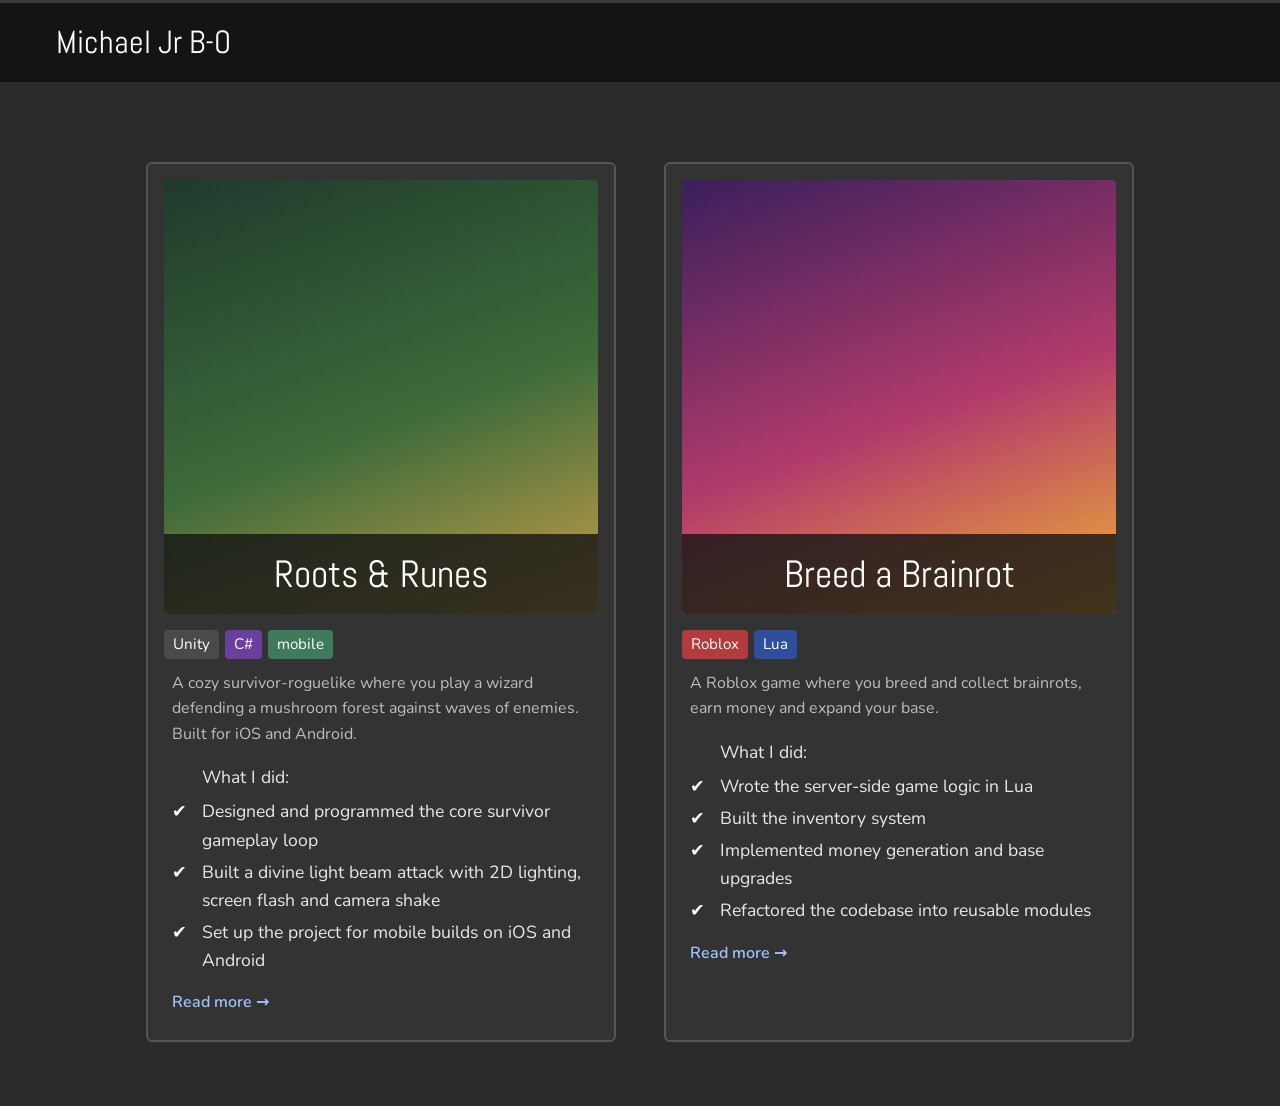
==== index.html @ bf177918 "Add files via upload" ====
<!doctype html>
<html lang="en">
<head>
<meta charset="utf-8">
<meta name="viewport" content="width=device-width, initial-scale=1">
<title>Michael Jr B-O</title>
<meta name="description" content="Game developer – portfolio of my game projects.">
<link rel="preconnect" href="https://fonts.googleapis.com">
<link rel="preconnect" href="https://fonts.gstatic.com" crossorigin>
<link href="https://fonts.googleapis.com/css2?family=Abel&family=Nunito:wght@400;600&display=swap" rel="stylesheet">
<link rel="stylesheet" href="style.css">
</head>
<body>

<header>
  <nav>
    <a class="logo" href="index.html">Michael Jr B-O</a>
  </nav>
</header>

<main class="home">
  <div class="grid">

    <!-- ===== Game 1 ===== -->
    <a class="card" href="roots-and-runes.html">
      <!-- Put a screenshot in images/ with this name and it replaces the gradient -->
      <div class="card-image"
           style="background-image: url('images/roots-and-runes.png'), linear-gradient(160deg, #1f3a2c, #3d6b3a 55%, #c9a04a);">
        <div class="card-title">Roots &amp; Runes</div>
      </div>
      <div class="tags">
        <span class="tag unity">Unity</span>
        <span class="tag csharp">C#</span>
        <span class="tag mobile">mobile</span>
      </div>
      <div class="card-body">
        <p class="desc">A cozy survivor-roguelike where you play a wizard defending a mushroom forest against waves of enemies. Built for iOS and Android.</p>
        <p class="list-title">What I did:</p>
        <ul class="checks">
          <li>Designed and programmed the core survivor gameplay loop</li>
          <li>Built a divine light beam attack with 2D lighting, screen flash and camera shake</li>
          <li>Set up the project for mobile builds on iOS and Android</li>
        </ul>
        <p class="read-more">Read more →</p>
      </div>
    </a>

    <!-- ===== Game 2 ===== -->
    <a class="card" href="breed-a-brainrot.html">
      <div class="card-image"
           style="background-image: url('images/breed-a-brainrot.png'), linear-gradient(160deg, #3a1f5c, #b23b6b 55%, #f2b134);">
        <div class="card-title">Breed a Brainrot</div>
      </div>
      <div class="tags">
        <span class="tag roblox">Roblox</span>
        <span class="tag lua">Lua</span>
      </div>
      <div class="card-body">
        <p class="desc">A Roblox game where you breed and collect brainrots, earn money and expand your base.</p>
        <p class="list-title">What I did:</p>
        <ul class="checks">
          <li>Wrote the server-side game logic in Lua</li>
          <li>Built the inventory system</li>
          <li>Implemented money generation and base upgrades</li>
          <li>Refactored the codebase into reusable modules</li>
        </ul>
        <p class="read-more">Read more →</p>
      </div>
    </a>

  </div>
</main>

</body>
</html>
---- style.css ----
:root {
  --bg: #2b2b2b;
  --bar: #141414;
  --box: #333;
  --border: #555;
  --border-hover: #9ec5ff;
  --text: #e8e8e8;
  --muted: #bdbdbd;
}
* { box-sizing: border-box; margin: 0; padding: 0; }
body {
  background: var(--bg);
  color: var(--text);
  font-family: "Nunito", system-ui, sans-serif;
  line-height: 1.6;
}
a { color: var(--border-hover); }

/* ---------- Nav bar ---------- */
header {
  position: sticky; top: 0; z-index: 10;
  background: var(--bar);
  border-top: 3px solid #3a3a3a;
}
nav {
  max-width: 1200px; margin: 0 auto;
  padding: 14px 16px;
  display: flex; align-items: center; gap: 32px;
}
.logo {
  font-family: "Abel", sans-serif;
  font-size: 2rem;
  color: #fff;
  text-decoration: none;
  white-space: nowrap;
}

/* ---------- Tags ---------- */
.tags { display: flex; gap: 6px; flex-wrap: wrap; }
.tag { padding: 2px 9px; border-radius: 4px; font-size: .95rem; color: #fff; }
.tag.unity  { background: #4a4a4a; }
.tag.csharp { background: #6a3fa0; }
.tag.mobile { background: #3f7a5a; }
.tag.roblox { background: #b23b3b; }
.tag.lua    { background: #2f4f9e; }

/* ---------- Checkmark lists ---------- */
.checks { list-style: none; font-size: 1.1rem; }
.checks li { position: relative; padding-left: 30px; margin-bottom: 4px; }
.checks li::before { content: "✔"; position: absolute; left: 0; top: 0; color: #fff; }

/* ---------- Front page: game boxes ---------- */
.home {
  max-width: 1200px; margin: 0 auto;
  padding: 80px 16px 64px;
}
.grid {
  display: grid;
  grid-template-columns: repeat(auto-fit, minmax(300px, 470px));
  justify-content: center;
  gap: 48px;
}
.card {
  display: block;
  padding: 16px 16px 24px;
  background: var(--box);
  border: 2px solid var(--border);
  border-radius: 6px;
  color: inherit;
  text-decoration: none;
  transition: border-color .2s, transform .2s;
}
.card:hover, .card:focus-visible { border-color: var(--border-hover); transform: translateY(-4px); outline: none; }
.card-image {
  position: relative;
  aspect-ratio: 1 / 1;
  border-radius: 4px;
  overflow: hidden;
  background-size: cover;
  background-position: center;
}
.card-title {
  position: absolute; left: 0; right: 0; bottom: 0;
  padding: 18px 12px;
  background: rgba(20, 20, 20, .8);
  font-family: "Abel", sans-serif;
  font-size: 2.4rem;
  line-height: 1.15;
  text-align: center;
  color: #fff;
}
.card .tags { margin: 16px 0 12px; }
.card-body { padding: 0 8px; }
.card .desc { color: var(--muted); margin-bottom: 16px; }
.list-title { font-size: 1.1rem; margin: 0 0 6px 30px; }
.read-more { margin-top: 16px; color: var(--border-hover); font-weight: 600; }

/* ---------- Project pages ---------- */
.project {
  max-width: 860px; margin: 0 auto;
  padding: 40px 16px 80px;
}
.back { display: inline-block; margin-bottom: 24px; text-decoration: none; }
.back:hover { text-decoration: underline; }
.hero {
  position: relative;
  aspect-ratio: 16 / 7;
  border: 2px solid var(--border);
  border-radius: 6px;
  background-size: cover;
  background-position: center;
  overflow: hidden;
}
.hero h1 {
  position: absolute; left: 0; right: 0; bottom: 0;
  padding: 16px;
  background: rgba(20, 20, 20, .8);
  font-family: "Abel", sans-serif;
  font-weight: 400;
  font-size: 3rem;
  text-align: center;
}
.project .tags { margin: 16px 0 32px; }
.project section { margin-bottom: 48px; }
.project h2 {
  font-family: "Abel", sans-serif;
  font-weight: 400;
  font-size: 2rem;
  border-bottom: 1px solid var(--border);
  padding-bottom: 6px;
  margin-bottom: 16px;
}
.project p { margin-bottom: 12px; }
.video {
  aspect-ratio: 16 / 9;
  background: #1c1c1c;
  border: 2px dashed var(--border);
  border-radius: 6px;
  display: grid; place-items: center;
  color: var(--muted);
}
.video video, .video iframe { width: 100%; height: 100%; border: 0; border-radius: 4px; }

/* One design decision / change */
.entry {
  background: var(--box);
  border: 2px solid var(--border);
  border-radius: 6px;
  padding: 20px 24px;
  margin-bottom: 20px;
}
.entry h3 { font-size: 1.3rem; margin-bottom: 10px; }
.entry dt { font-weight: 600; color: #fff; margin-top: 10px; }
.entry dd { color: var(--muted); }

/* Text you still need to write — remove the class when done */
.todo {
  border: 1px dashed #c9a04a;
  background: rgba(201, 160, 74, .08);
  color: #e6c98a !important;
  padding: 6px 10px;
  border-radius: 4px;
  font-style: italic;
}

footer { text-align: center; color: var(--muted); padding: 32px 16px; font-size: .9rem; }

@media (max-width: 600px) {
  .logo { font-size: 1.6rem; }
  .home { padding-top: 40px; }
  .card-title { font-size: 2rem; }
  .hero { aspect-ratio: 4 / 3; }
  .hero h1 { font-size: 2.2rem; }
  .entry { padding: 16px; }
}
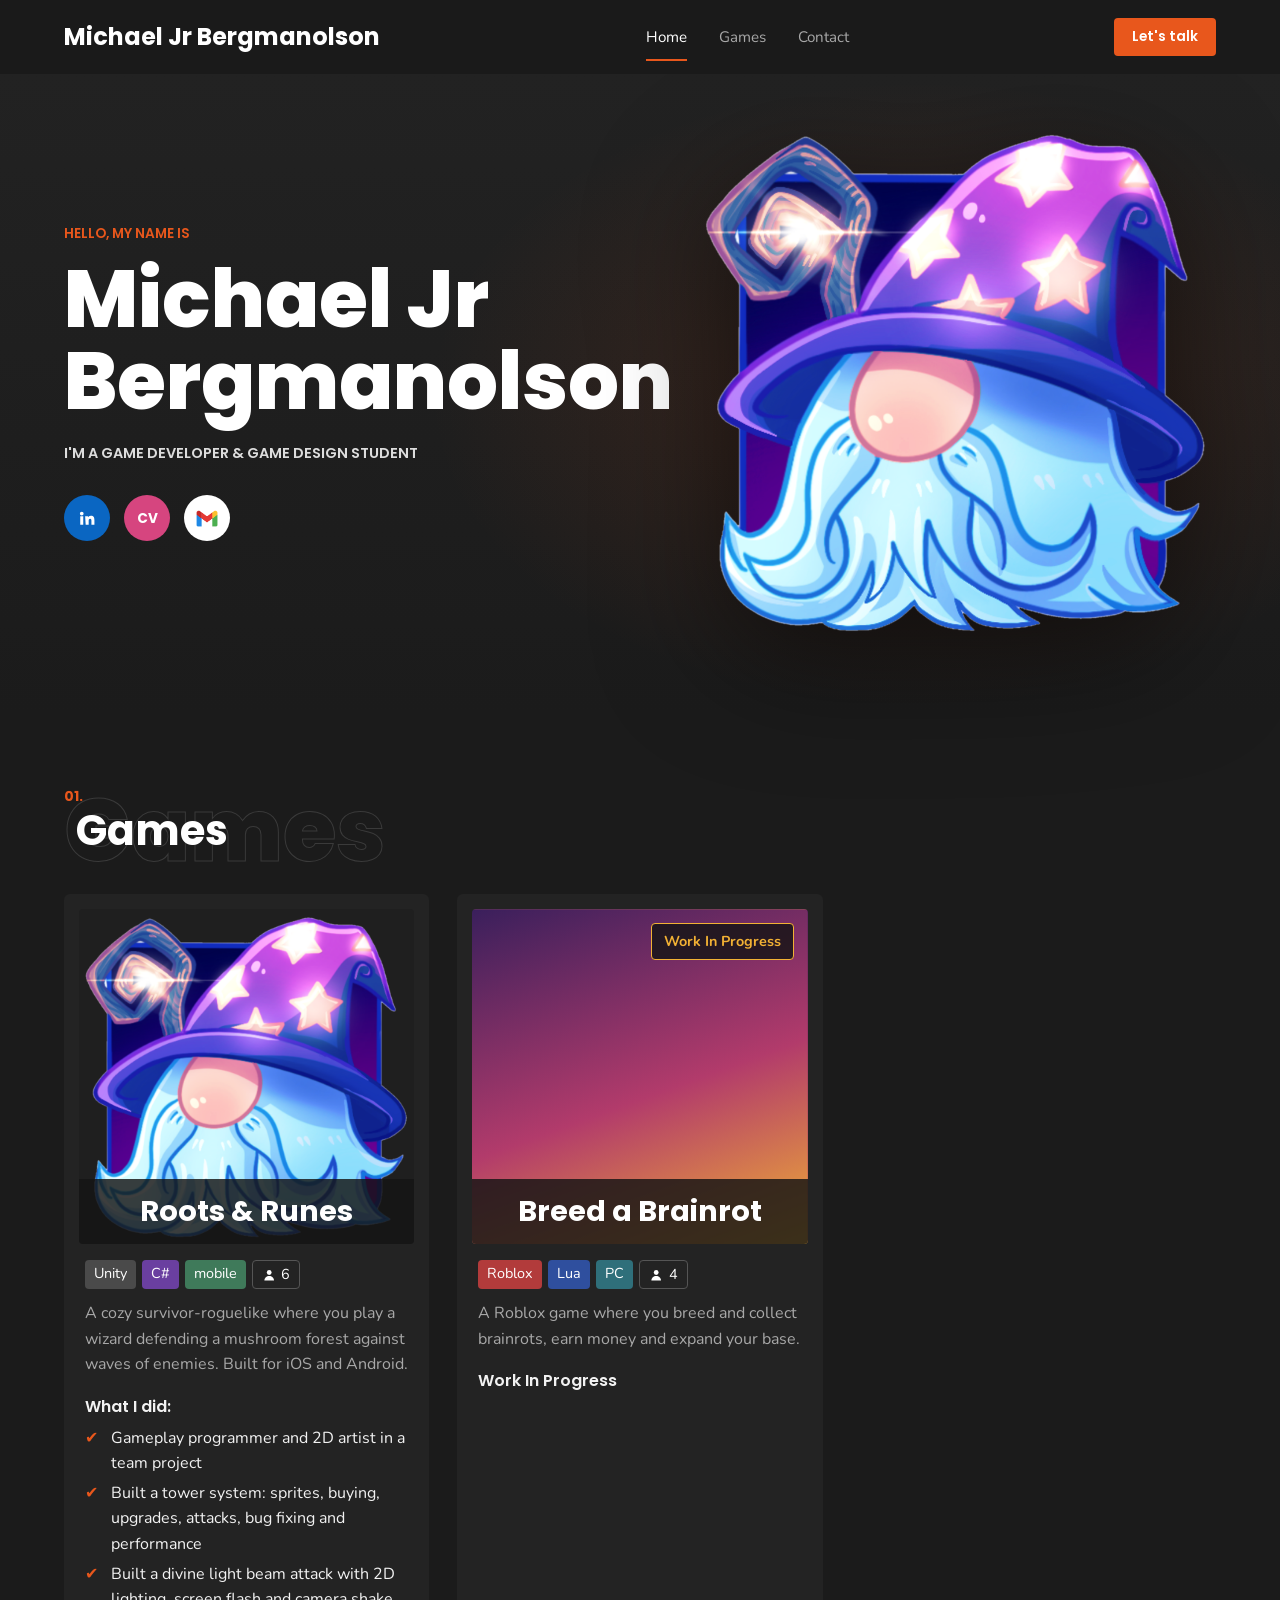
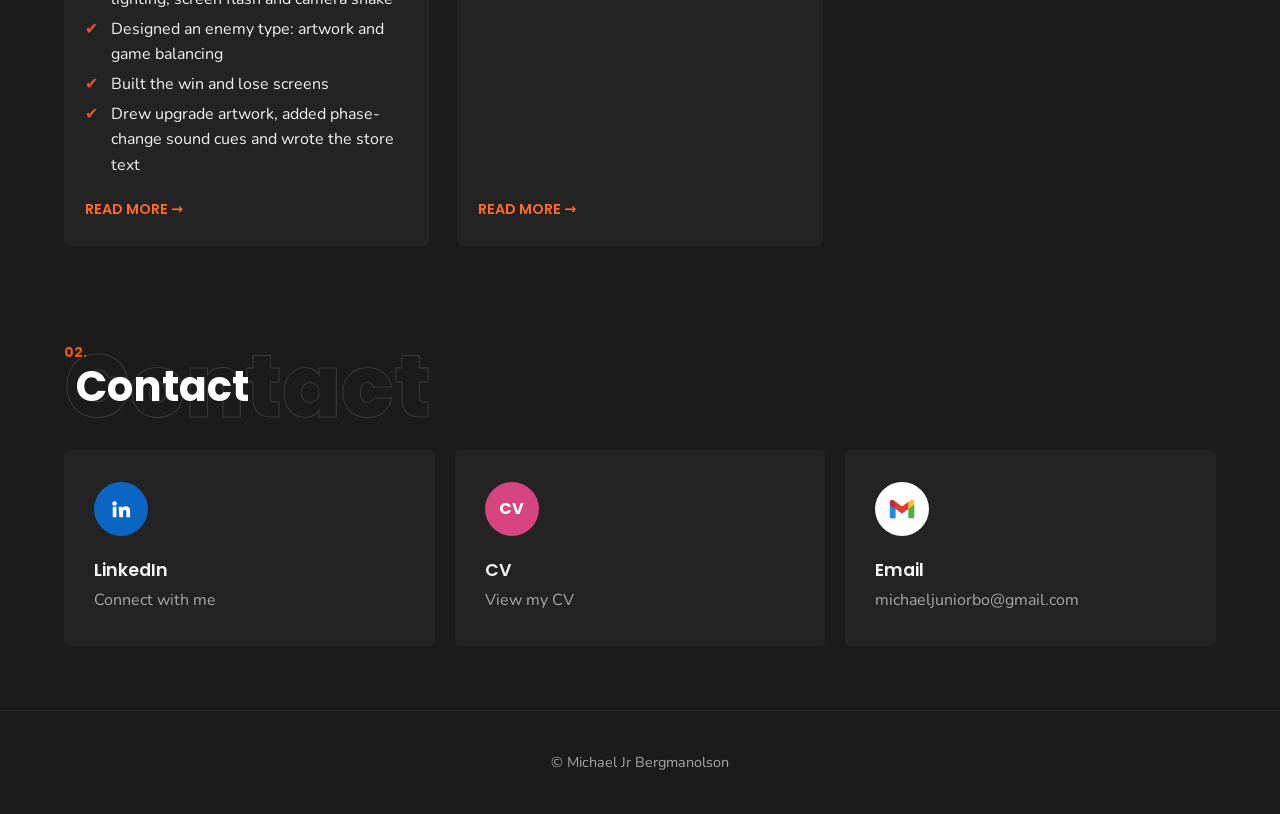
==== commit 2cce3ef4: "Add files via upload" ====
--- a/index.html
+++ b/index.html
@@ -3,43 +3,73 @@
 <head>
 <meta charset="utf-8">
 <meta name="viewport" content="width=device-width, initial-scale=1">
-<title>Michael Jr B-O</title>
+<title>Michael Jr Bergmanolson</title>
 <meta name="description" content="Game developer – portfolio of my game projects.">
 <link rel="preconnect" href="https://fonts.googleapis.com">
 <link rel="preconnect" href="https://fonts.gstatic.com" crossorigin>
-<link href="https://fonts.googleapis.com/css2?family=Abel&family=Nunito:wght@400;600&display=swap" rel="stylesheet">
+<link href="https://fonts.googleapis.com/css2?family=Poppins:wght@500;600;700;800&family=Nunito:wght@400;600;700&display=swap" rel="stylesheet">
 <link rel="stylesheet" href="style.css">
 </head>
 <body>
 
 <header>
   <nav>
-    <a class="logo" href="index.html">Michael Jr B-O</a>
+    <a class="logo" href="index.html">Michael Jr Bergmanolson</a>
+    <div class="menu">
+      <a class="active" href="index.html">Home</a>
+      <a href="#games">Games</a>
+      <a href="#contact">Contact</a>
+    </div>
+    <a class="cta" href="#contact">Let's talk</a>
   </nav>
 </header>
 
+<section class="hero-home">
+  <div class="hero-text">
+    <p class="kicker">Hello, my name is</p>
+    <h1>Michael Jr<br>Bergmanolson</h1>
+    <p class="role">I'm a game developer &amp; game design student</p>
+    <div class="socials">
+      <a class="social linkedin" href="https://www.linkedin.com/in/" target="_blank" rel="noopener" aria-label="LinkedIn" title="LinkedIn"><svg viewBox="0 0 24 24" aria-hidden="true"><path d="M4.98 3.5a2.5 2.5 0 1 1 0 5 2.5 2.5 0 0 1 0-5zM3 9.5h4V21H3zM9.5 9.5h3.8v1.6h.05c.53-1 1.83-2.05 3.77-2.05 4.03 0 4.78 2.65 4.78 6.1V21h-4v-5.1c0-1.22-.02-2.8-1.7-2.8-1.71 0-1.97 1.33-1.97 2.7V21h-4z"/></svg></a>
+      <a class="social cv" href="cv.html" aria-label="CV" title="CV">CV</a>
+      <a class="social gmail" href="mailto:michaeljuniorbo@gmail.com" aria-label="Email" title="michaeljuniorbo@gmail.com"><img src="images/gmail.png" alt=""></a>
+    </div>
+  </div>
+  <!-- Swap this for a photo of yourself if you want: images/me.png -->
+  <div class="hero-art" style="background-image: url('images/roots-and-runes-icon.png');" role="img" aria-label="Wizard artwork from Roots &amp; Runes"></div>
+</section>
+
 <main class="home">
+  <section id="games" class="block">
+    <div class="block-head">
+      <p class="num">01.</p>
+      <h2 data-ghost="Games">Games</h2>
+    </div>
   <div class="grid">
 
     <!-- ===== Game 1 ===== -->
     <a class="card" href="roots-and-runes.html">
       <!-- Put a screenshot in images/ with this name and it replaces the gradient -->
       <div class="card-image"
-           style="background-image: url('images/roots-and-runes.png'), linear-gradient(160deg, #1f3a2c, #3d6b3a 55%, #c9a04a);">
+           style="background-image: url('images/roots-and-runes-icon.png');">
         <div class="card-title">Roots &amp; Runes</div>
       </div>
       <div class="tags">
         <span class="tag unity">Unity</span>
         <span class="tag csharp">C#</span>
         <span class="tag mobile">mobile</span>
+        <span class="tag team" title="Team of 6 people" aria-label="Team of 6 people"><svg viewBox="0 0 24 24" aria-hidden="true"><circle cx="12" cy="7.5" r="4"/><path d="M4 21c0-4.4 3.6-7.5 8-7.5s8 3.1 8 7.5z"/></svg>6</span>
       </div>
       <div class="card-body">
         <p class="desc">A cozy survivor-roguelike where you play a wizard defending a mushroom forest against waves of enemies. Built for iOS and Android.</p>
         <p class="list-title">What I did:</p>
         <ul class="checks">
-          <li>Designed and programmed the core survivor gameplay loop</li>
+          <li>Gameplay programmer and 2D artist in a team project</li>
+          <li>Built a tower system: sprites, buying, upgrades, attacks, bug fixing and performance</li>
           <li>Built a divine light beam attack with 2D lighting, screen flash and camera shake</li>
-          <li>Set up the project for mobile builds on iOS and Android</li>
+          <li>Designed an enemy type: artwork and game balancing</li>
+          <li>Built the win and lose screens</li>
+          <li>Drew upgrade artwork, added phase-change sound cues and wrote the store text</li>
         </ul>
         <p class="read-more">Read more →</p>
       </div>
@@ -49,27 +79,51 @@
     <a class="card" href="breed-a-brainrot.html">
       <div class="card-image"
            style="background-image: url('images/breed-a-brainrot.png'), linear-gradient(160deg, #3a1f5c, #b23b6b 55%, #f2b134);">
+        <div class="wip-badge">Work In Progress</div>
         <div class="card-title">Breed a Brainrot</div>
       </div>
       <div class="tags">
         <span class="tag roblox">Roblox</span>
         <span class="tag lua">Lua</span>
+        <span class="tag pc">PC</span>
+        <span class="tag team" title="Team of 4 people" aria-label="Team of 4 people"><svg viewBox="0 0 24 24" aria-hidden="true"><circle cx="12" cy="7.5" r="4"/><path d="M4 21c0-4.4 3.6-7.5 8-7.5s8 3.1 8 7.5z"/></svg>4</span>
       </div>
       <div class="card-body">
         <p class="desc">A Roblox game where you breed and collect brainrots, earn money and expand your base.</p>
-        <p class="list-title">What I did:</p>
-        <ul class="checks">
-          <li>Wrote the server-side game logic in Lua</li>
-          <li>Built the inventory system</li>
-          <li>Implemented money generation and base upgrades</li>
-          <li>Refactored the codebase into reusable modules</li>
-        </ul>
+        <p class="list-title">Work In Progress</p>
         <p class="read-more">Read more →</p>
       </div>
     </a>
 
   </div>
+  </section>
+
+  <section id="contact" class="block">
+    <div class="block-head">
+      <p class="num">02.</p>
+      <h2 data-ghost="Contact">Contact</h2>
+    </div>
+    <div class="contact-grid">
+      <a class="contact-card li" href="https://www.linkedin.com/in/" target="_blank" rel="noopener">
+        <span class="social linkedin"><svg viewBox="0 0 24 24" aria-hidden="true"><path d="M4.98 3.5a2.5 2.5 0 1 1 0 5 2.5 2.5 0 0 1 0-5zM3 9.5h4V21H3zM9.5 9.5h3.8v1.6h.05c.53-1 1.83-2.05 3.77-2.05 4.03 0 4.78 2.65 4.78 6.1V21h-4v-5.1c0-1.22-.02-2.8-1.7-2.8-1.71 0-1.97 1.33-1.97 2.7V21h-4z"/></svg></span>
+        <h3>LinkedIn</h3>
+        <p>Connect with me</p>
+      </a>
+      <a class="contact-card cv" href="cv.html">
+        <span class="social cv">CV</span>
+        <h3>CV</h3>
+        <p>View my CV</p>
+      </a>
+      <a class="contact-card gm" href="mailto:michaeljuniorbo@gmail.com">
+        <span class="social gmail"><img src="images/gmail.png" alt=""></span>
+        <h3>Email</h3>
+        <p>michaeljuniorbo@gmail.com</p>
+      </a>
+    </div>
+  </section>
 </main>
+
+<footer>© Michael Jr Bergmanolson</footer>
 
 </body>
 </html>
--- a/style.css
+++ b/style.css
@@ -1,111 +1,294 @@
+/* Dark personal-portfolio look: near-black ground, one orange accent,
+   heavy Poppins headings, numbered sections with big ghost words. */
 :root {
-  --bg: #2b2b2b;
-  --bar: #141414;
-  --box: #333;
-  --border: #555;
-  --border-hover: #9ec5ff;
-  --text: #e8e8e8;
-  --muted: #bdbdbd;
-}
-* { box-sizing: border-box; margin: 0; padding: 0; }
+  --bg: #1b1b1b;
+  --bar: #1b1b1b;
+  --box: #232323;
+  --box-2: #2a2a2a;
+  --border: #333;
+  --accent: #e8571c;
+  --accent-2: #ff6a2b;
+  --text: #f2f2f2;
+  --muted: #a8a8a8;
+  --head: "Poppins", system-ui, sans-serif;
+}
+* { box-sizing: border-box; margin: 0; padding: 0; min-width: 0; }
+html { overflow-x: clip; scroll-behavior: smooth; scroll-padding-top: 80px; }
 body {
   background: var(--bg);
   color: var(--text);
   font-family: "Nunito", system-ui, sans-serif;
   line-height: 1.6;
-}
-a { color: var(--border-hover); }
+  overflow-x: clip;
+}
+a { color: var(--accent-2); }
 
 /* ---------- Nav bar ---------- */
 header {
   position: sticky; top: 0; z-index: 10;
-  background: var(--bar);
-  border-top: 3px solid #3a3a3a;
+  background: rgba(27, 27, 27, .92);
+  backdrop-filter: blur(8px);
 }
 nav {
   max-width: 1200px; margin: 0 auto;
-  padding: 14px 16px;
+  padding: 18px 24px;
   display: flex; align-items: center; gap: 32px;
 }
 .logo {
-  font-family: "Abel", sans-serif;
-  font-size: 2rem;
+  font-family: var(--head);
+  font-weight: 700;
+  font-size: 1.5rem;
   color: #fff;
   text-decoration: none;
   white-space: nowrap;
+}
+.menu { display: flex; gap: 32px; margin: 0 auto; }
+.menu a {
+  position: relative;
+  color: var(--muted);
+  text-decoration: none;
+  font-size: .95rem;
+  padding: 6px 0;
+  transition: color .2s;
+}
+.menu a:hover, .menu a.active { color: #fff; }
+.menu a.active::after {
+  content: ""; position: absolute; left: 0; right: 0; bottom: -6px;
+  height: 2px; background: var(--accent);
+}
+.cta {
+  padding: 8px 18px;
+  background: var(--accent);
+  border-radius: 4px;
+  color: #fff;
+  text-decoration: none;
+  font-family: var(--head);
+  font-weight: 600;
+  font-size: .85rem;
+  white-space: nowrap;
+  transition: background .2s;
+}
+.cta:hover, .cta:focus-visible { background: var(--accent-2); outline: none; }
+
+/* ---------- Hero ---------- */
+.hero-home {
+  position: relative;
+  max-width: 1200px; margin: 0 auto;
+  min-height: min(640px, 82vh);
+  padding: 40px 24px 64px;
+  display: grid;
+  grid-template-columns: minmax(0, 1.1fr) minmax(0, 1fr);
+  align-items: center;
+  gap: 24px;
+}
+.hero-home::before {
+  content: ""; position: absolute; top: 0; bottom: 0; left: 50%; width: 100vw; transform: translateX(-50%);
+  background: radial-gradient(ellipse 55% 70% at 72% 50%, rgba(232, 87, 28, .16), transparent 70%),
+              linear-gradient(180deg, #222 0%, var(--bg) 100%);
+  z-index: -1;
+}
+.kicker {
+  color: var(--accent);
+  font-family: var(--head);
+  font-weight: 600;
+  font-size: .85rem;
+  text-transform: uppercase;
+  margin-bottom: 14px;
+}
+.hero-text h1 {
+  font-family: var(--head);
+  font-weight: 800;
+  font-size: clamp(2.4rem, 6.4vw, 5rem);
+  line-height: 1.02;
+  color: #fff;
+}
+.role {
+  margin: 20px 0 30px;
+  font-family: var(--head);
+  font-weight: 600;
+  font-size: .9rem;
+  text-transform: uppercase;
+  color: #ddd;
+}
+.hero-art {
+  aspect-ratio: 1 / 1;
+  width: 100%; max-width: 520px; justify-self: end;
+  background-size: contain;
+  background-repeat: no-repeat;
+  background-position: center;
+  filter: drop-shadow(0 30px 60px rgba(0, 0, 0, .55));
+  animation: float 6s ease-in-out infinite;
+}
+@keyframes float { 50% { transform: translateY(-12px); } }
+@media (prefers-reduced-motion: reduce) { .hero-art { animation: none; } }
+
+/* ---------- Round social buttons ---------- */
+.socials { display: flex; gap: 14px; flex-wrap: wrap; }
+.social {
+  display: grid; place-items: center;
+  width: 46px; height: 46px;
+  background: var(--box-2);
+  border-radius: 50%;
+  color: #fff;
+  text-decoration: none;
+  transition: background .2s, transform .2s;
+}
+.social svg { width: 18px; height: 18px; fill: currentColor; }
+.social:hover, .social:focus-visible { background: var(--accent); transform: translateY(-3px); outline: none; }
+.social.linkedin { background: #0a66c2; }
+.social.linkedin:hover, .social.linkedin:focus-visible { background: #0a66c2; box-shadow: 0 0 0 2px #fff; }
+.social.gmail { background: #fff; }
+.social.gmail img { width: 22px; height: auto; display: block; }
+.social.gmail:hover, .social.gmail:focus-visible { background: #fff; box-shadow: 0 0 0 2px var(--accent); }
+.social.cv { background: #d6457f; font-family: var(--head); font-weight: 700; font-size: .85rem; }
+.social.cv:hover, .social.cv:focus-visible { background: #e35d93; }
+
+/* ---------- Numbered section heads ---------- */
+.home { max-width: 1200px; margin: 0 auto; padding: 0 24px 40px; }
+.block { padding: 72px 0 24px; }
+.block-head { margin-bottom: 40px; }
+.num {
+  color: var(--accent);
+  font-family: var(--head);
+  font-weight: 700;
+  font-size: .85rem;
+}
+.block-head h2 {
+  position: relative;
+  font-family: var(--head);
+  font-weight: 700;
+  font-size: clamp(2rem, 4vw, 2.6rem);
+  line-height: 1.1;
+  padding-left: 12px;
+  color: #fff;
+}
+.block-head h2::before {
+  content: attr(data-ghost);
+  position: absolute; left: 0; top: 50%;
+  transform: translateY(-50%);
+  font-size: 2.1em;
+  font-weight: 800;
+  color: transparent;
+  -webkit-text-stroke: 1px #3a3a3a;
+  z-index: -1;
+  white-space: nowrap;
+  pointer-events: none;
 }
 
 /* ---------- Tags ---------- */
 .tags { display: flex; gap: 6px; flex-wrap: wrap; }
-.tag { padding: 2px 9px; border-radius: 4px; font-size: .95rem; color: #fff; }
+.tag { padding: 2px 9px; border-radius: 4px; font-size: .9rem; color: #fff; }
 .tag.unity  { background: #4a4a4a; }
 .tag.csharp { background: #6a3fa0; }
 .tag.mobile { background: #3f7a5a; }
 .tag.roblox { background: #b23b3b; }
 .tag.lua    { background: #2f4f9e; }
+.tag.pc     { background: #2f6f7a; }
+.tag.team   { background: transparent; border: 1px solid #555; display: inline-flex; align-items: center; gap: 5px; }
+.tag.team svg { width: 1em; height: 1em; fill: currentColor; }
 
 /* ---------- Checkmark lists ---------- */
-.checks { list-style: none; font-size: 1.1rem; }
-.checks li { position: relative; padding-left: 30px; margin-bottom: 4px; }
-.checks li::before { content: "✔"; position: absolute; left: 0; top: 0; color: #fff; }
-
-/* ---------- Front page: game boxes ---------- */
-.home {
-  max-width: 1200px; margin: 0 auto;
-  padding: 80px 16px 64px;
-}
+.checks { list-style: none; }
+.checks li { position: relative; padding-left: 26px; margin-bottom: 4px; }
+.checks li::before { content: "✔"; position: absolute; left: 0; top: 0; color: var(--accent); }
+
+/* ---------- Game cards ---------- */
 .grid {
   display: grid;
-  grid-template-columns: repeat(auto-fit, minmax(300px, 470px));
-  justify-content: center;
-  gap: 48px;
+  grid-template-columns: repeat(auto-fill, minmax(min(100%, 340px), 1fr));
+  gap: 28px;
 }
 .card {
-  display: block;
-  padding: 16px 16px 24px;
+  display: flex; flex-direction: column;
+  padding: 14px 14px 24px;
   background: var(--box);
-  border: 2px solid var(--border);
+  border: 1px solid transparent;
   border-radius: 6px;
   color: inherit;
   text-decoration: none;
-  transition: border-color .2s, transform .2s;
-}
-.card:hover, .card:focus-visible { border-color: var(--border-hover); transform: translateY(-4px); outline: none; }
+  transition: border-color .2s, transform .2s, background .2s;
+}
+.card:hover, .card:focus-visible { border-color: var(--accent); transform: translateY(-4px); background: #262626; outline: none; }
 .card-image {
   position: relative;
   aspect-ratio: 1 / 1;
   border-radius: 4px;
   overflow: hidden;
+  background-color: #1f1f1f;
   background-size: cover;
   background-position: center;
 }
 .card-title {
   position: absolute; left: 0; right: 0; bottom: 0;
-  padding: 18px 12px;
-  background: rgba(20, 20, 20, .8);
-  font-family: "Abel", sans-serif;
-  font-size: 2.4rem;
+  padding: 16px 12px;
+  background: rgba(20, 20, 20, .82);
+  font-family: var(--head);
+  font-weight: 700;
+  font-size: 1.8rem;
   line-height: 1.15;
   text-align: center;
   color: #fff;
 }
-.card .tags { margin: 16px 0 12px; }
-.card-body { padding: 0 8px; }
+.wip-badge {
+  position: absolute; top: 14px; right: 14px;
+  padding: 6px 12px;
+  background: rgba(20, 20, 20, .82);
+  border: 1px solid #f2b134;
+  border-radius: 4px;
+  color: #f2b134;
+  font-weight: 700;
+  font-size: .9rem;
+}
+.card .tags { margin: 16px 6px 12px; }
+.card-body { padding: 0 6px; display: flex; flex-direction: column; flex: 1; }
 .card .desc { color: var(--muted); margin-bottom: 16px; }
-.list-title { font-size: 1.1rem; margin: 0 0 6px 30px; }
-.read-more { margin-top: 16px; color: var(--border-hover); font-weight: 600; }
+.list-title { font-family: var(--head); font-weight: 600; margin-bottom: 6px; }
+.read-more {
+  margin-top: auto; padding-top: 16px;
+  color: var(--accent-2);
+  font-family: var(--head);
+  font-weight: 600;
+  font-size: .9rem;
+  text-transform: uppercase;
+}
+
+/* ---------- Contact ---------- */
+.contact-grid {
+  display: grid;
+  grid-template-columns: repeat(auto-fit, minmax(min(100%, 220px), 1fr));
+  gap: 20px;
+}
+.contact-card {
+  padding: 30px 28px;
+  background: var(--box);
+  border: 2px solid transparent;
+  border-radius: 6px;
+  color: var(--text);
+  text-decoration: none;
+  transition: border-color .2s, transform .2s;
+}
+.contact-card .social { width: 54px; height: 54px; margin-bottom: 20px; }
+.contact-card .social svg { width: 22px; height: 22px; }
+.contact-card .social.gmail img { width: 26px; }
+.contact-card .social.cv { font-size: 1rem; }
+.contact-card h3 { font-family: var(--head); font-weight: 600; font-size: 1.1rem; margin-bottom: 4px; }
+.contact-card p { color: var(--muted); overflow-wrap: anywhere; }
+.contact-card:hover, .contact-card:focus-visible { transform: translateY(-4px); outline: none; }
+.contact-card.li:hover, .contact-card.li:focus-visible { border-color: #0a66c2; }
+.contact-card.cv:hover, .contact-card.cv:focus-visible { border-color: #d6457f; }
+.contact-card.gm:hover, .contact-card.gm:focus-visible { border-color: #fff; }
+.contact-card:hover .social { transform: none; }
 
 /* ---------- Project pages ---------- */
 .project {
   max-width: 860px; margin: 0 auto;
-  padding: 40px 16px 80px;
-}
-.back { display: inline-block; margin-bottom: 24px; text-decoration: none; }
+  padding: 40px 24px 80px;
+}
+.back { display: inline-block; margin-bottom: 24px; text-decoration: none; font-weight: 600; }
 .back:hover { text-decoration: underline; }
 .hero {
   position: relative;
   aspect-ratio: 16 / 7;
-  border: 2px solid var(--border);
   border-radius: 6px;
   background-size: cover;
   background-position: center;
@@ -114,43 +297,61 @@
 .hero h1 {
   position: absolute; left: 0; right: 0; bottom: 0;
   padding: 16px;
-  background: rgba(20, 20, 20, .8);
-  font-family: "Abel", sans-serif;
-  font-weight: 400;
-  font-size: 3rem;
+  background: rgba(20, 20, 20, .82);
+  font-family: var(--head);
+  font-weight: 800;
+  font-size: 2.6rem;
   text-align: center;
 }
 .project .tags { margin: 16px 0 32px; }
 .project section { margin-bottom: 48px; }
 .project h2 {
-  font-family: "Abel", sans-serif;
-  font-weight: 400;
-  font-size: 2rem;
-  border-bottom: 1px solid var(--border);
-  padding-bottom: 6px;
+  font-family: var(--head);
+  font-weight: 700;
+  font-size: 1.7rem;
+  border-bottom: 2px solid var(--accent);
+  display: inline-block;
+  padding-bottom: 4px;
   margin-bottom: 16px;
 }
 .project p { margin-bottom: 12px; }
 .video {
   aspect-ratio: 16 / 9;
-  background: #1c1c1c;
-  border: 2px dashed var(--border);
+  background: var(--box);
+  border: 2px dashed #3a3a3a;
   border-radius: 6px;
   display: grid; place-items: center;
   color: var(--muted);
 }
 .video video, .video iframe { width: 100%; height: 100%; border: 0; border-radius: 4px; }
+
+/* ---------- CV page ---------- */
+.cv-head { display: flex; align-items: center; justify-content: space-between; gap: 16px; flex-wrap: wrap; margin-bottom: 20px; }
+.cv-head h2 { margin-bottom: 0; }
+.cv-download {
+  padding: 8px 18px;
+  background: #d6457f;
+  border-radius: 4px;
+  color: #fff;
+  text-decoration: none;
+  font-family: var(--head);
+  font-weight: 600;
+  font-size: .9rem;
+  transition: background .2s;
+}
+.cv-download:hover, .cv-download:focus-visible { background: #e35d93; outline: none; }
+.cv-sheet { display: block; width: 100%; height: auto; border-radius: 4px; box-shadow: 0 20px 50px rgba(0, 0, 0, .5); }
 
 /* One design decision / change */
 .entry {
   background: var(--box);
-  border: 2px solid var(--border);
+  border-left: 3px solid var(--accent);
   border-radius: 6px;
   padding: 20px 24px;
   margin-bottom: 20px;
 }
-.entry h3 { font-size: 1.3rem; margin-bottom: 10px; }
-.entry dt { font-weight: 600; color: #fff; margin-top: 10px; }
+.entry h3 { font-family: var(--head); font-weight: 600; font-size: 1.15rem; margin-bottom: 10px; }
+.entry dt { font-weight: 700; color: #fff; margin-top: 10px; }
 .entry dd { color: var(--muted); }
 
 /* Text you still need to write — remove the class when done */
@@ -163,13 +364,21 @@
   font-style: italic;
 }
 
-footer { text-align: center; color: var(--muted); padding: 32px 16px; font-size: .9rem; }
-
+footer { text-align: center; color: var(--muted); padding: 40px 16px; font-size: .9rem; border-top: 1px solid #262626; }
+
+@media (max-width: 820px) {
+  .menu { display: none; }
+  .cta { margin-left: auto; }
+  .hero-home { grid-template-columns: 1fr; min-height: 0; padding-top: 24px; }
+  .hero-art { order: -1; max-width: 300px; justify-self: center; }
+  .hero-text { text-align: left; }
+}
 @media (max-width: 600px) {
-  .logo { font-size: 1.6rem; }
-  .home { padding-top: 40px; }
-  .card-title { font-size: 2rem; }
+  nav { padding: 14px 16px; }
+  .logo { font-size: 1.25rem; }
+  .home, .project { padding-left: 16px; padding-right: 16px; }
+  .card-title { font-size: 1.5rem; }
   .hero { aspect-ratio: 4 / 3; }
-  .hero h1 { font-size: 2.2rem; }
+  .hero h1 { font-size: 2rem; }
   .entry { padding: 16px; }
 }
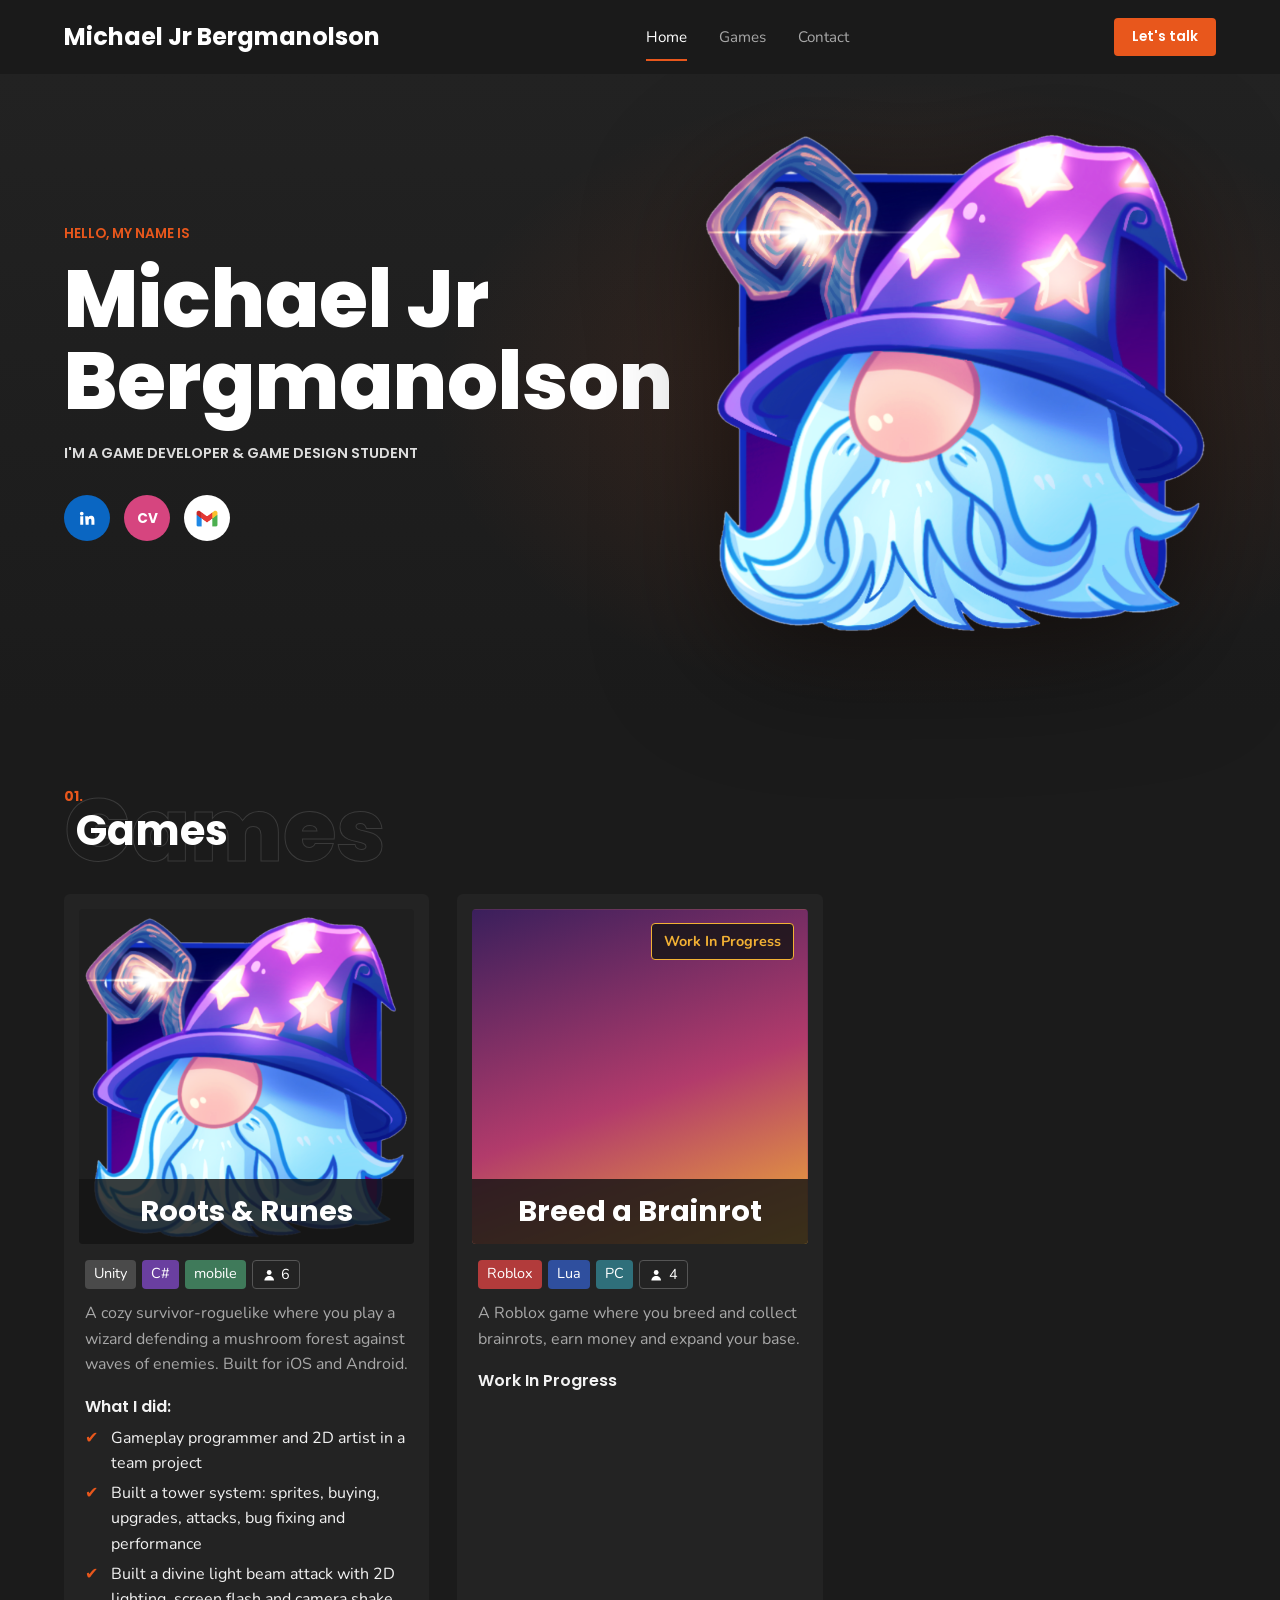
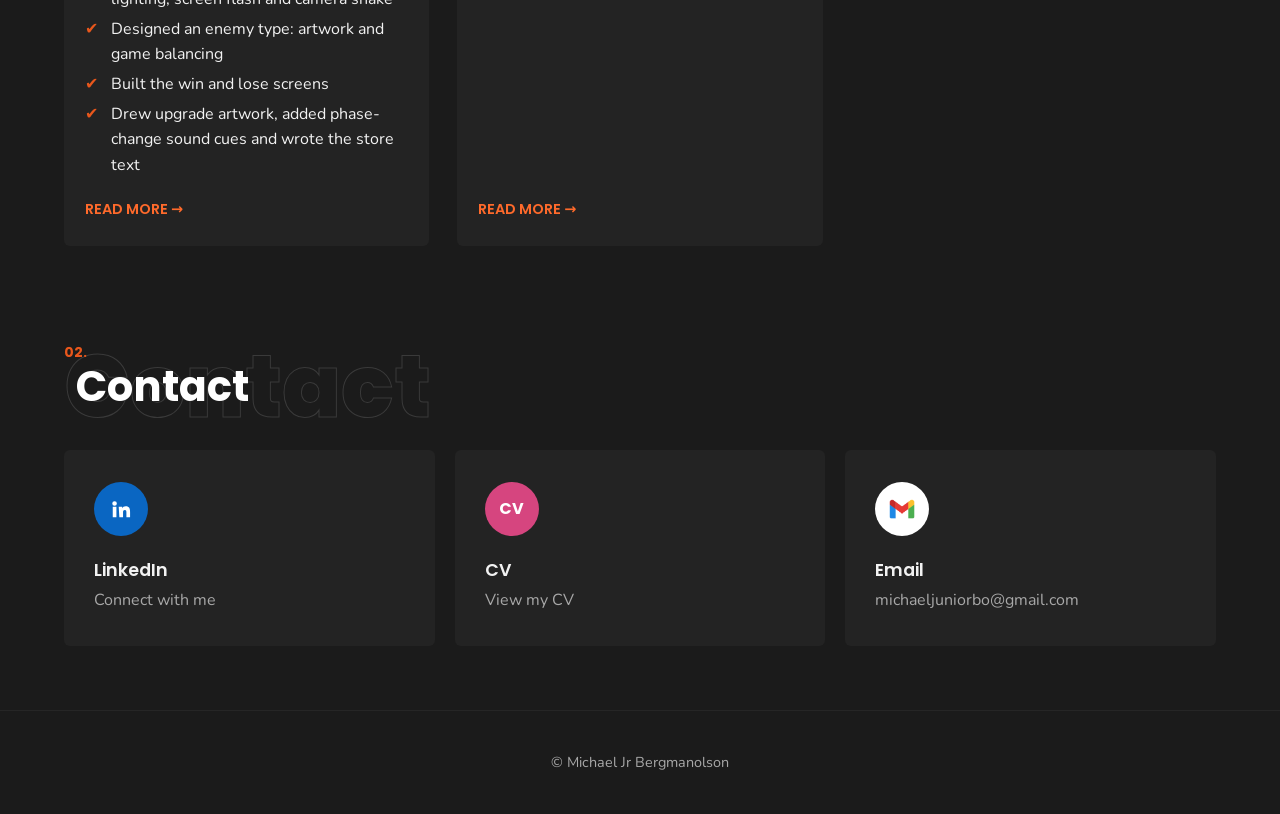
==== commit b52a28b7: "Add files via upload" ====
--- a/index.html
+++ b/index.html
@@ -32,7 +32,7 @@
     <div class="socials">
       <a class="social linkedin" href="https://www.linkedin.com/in/" target="_blank" rel="noopener" aria-label="LinkedIn" title="LinkedIn"><svg viewBox="0 0 24 24" aria-hidden="true"><path d="M4.98 3.5a2.5 2.5 0 1 1 0 5 2.5 2.5 0 0 1 0-5zM3 9.5h4V21H3zM9.5 9.5h3.8v1.6h.05c.53-1 1.83-2.05 3.77-2.05 4.03 0 4.78 2.65 4.78 6.1V21h-4v-5.1c0-1.22-.02-2.8-1.7-2.8-1.71 0-1.97 1.33-1.97 2.7V21h-4z"/></svg></a>
       <a class="social cv" href="cv.html" aria-label="CV" title="CV">CV</a>
-      <a class="social gmail" href="mailto:michaeljuniorbo@gmail.com" aria-label="Email" title="michaeljuniorbo@gmail.com"><img src="images/gmail.png" alt=""></a>
+      <button type="button" class="social gmail mail-trigger" aria-label="Email" aria-haspopup="dialog" aria-expanded="false"><img src="images/gmail.png" alt=""></button>
     </div>
   </div>
   <!-- Swap this for a photo of yourself if you want: images/me.png -->
@@ -114,16 +114,82 @@
         <h3>CV</h3>
         <p>View my CV</p>
       </a>
-      <a class="contact-card gm" href="mailto:michaeljuniorbo@gmail.com">
+      <button type="button" class="contact-card gm mail-trigger" aria-haspopup="dialog" aria-expanded="false">
         <span class="social gmail"><img src="images/gmail.png" alt=""></span>
         <h3>Email</h3>
         <p>michaeljuniorbo@gmail.com</p>
-      </a>
+      </button>
     </div>
   </section>
 </main>
 
 <footer>© Michael Jr Bergmanolson</footer>
 
+<div class="mail-pop" id="mail-pop" role="dialog" aria-label="Email address" hidden>
+  <span class="mail-addr" id="mail-addr">michaeljuniorbo@gmail.com</span>
+  <div class="mail-actions">
+  <button type="button" class="mail-act" id="mail-copy" aria-label="Copy email address" title="Copy">
+    <svg viewBox="0 0 24 24" aria-hidden="true"><path d="M9 3h10a2 2 0 0 1 2 2v10a2 2 0 0 1-2 2h-2v-2h2V5H9v2H7V5a2 2 0 0 1 2-2zM5 7h10a2 2 0 0 1 2 2v10a2 2 0 0 1-2 2H5a2 2 0 0 1-2-2V9a2 2 0 0 1 2-2zm0 2v10h10V9z"/></svg>
+  </button>
+  <a class="mail-act outlook" href="https://outlook.live.com/mail/0/deeplink/compose?to=michaeljuniorbo@gmail.com" target="_blank" rel="noopener" aria-label="Write in Outlook" title="Outlook">
+    <img src="images/outlook.png" alt="">
+  </a>
+  <a class="mail-act gmail" href="https://mail.google.com/mail/?view=cm&amp;fs=1&amp;to=michaeljuniorbo@gmail.com" target="_blank" rel="noopener" aria-label="Write in Gmail" title="Gmail">
+    <img src="images/gmail.png" alt="">
+  </a>
+  </div>
+  <span class="mail-toast" id="mail-toast" aria-live="polite"></span>
+</div>
+
+<script>
+{
+  const pop = document.getElementById('mail-pop');
+  const addr = document.getElementById('mail-addr').textContent.trim();
+  const toast = document.getElementById('mail-toast');
+  let current = null;
+
+  const place = (trigger) => {
+    const r = trigger.getBoundingClientRect();
+    pop.hidden = false;
+    const w = pop.offsetWidth;
+    let left = r.left + window.scrollX;
+    left = Math.max(12, Math.min(left, window.scrollX + document.documentElement.clientWidth - w - 12));
+    pop.style.left = left + 'px';
+    pop.style.top = (r.bottom + window.scrollY + 10) + 'px';
+  };
+  const close = () => {
+    pop.hidden = true;
+    toast.textContent = '';
+    if (current) current.setAttribute('aria-expanded', 'false');
+    current = null;
+  };
+  document.querySelectorAll('.mail-trigger').forEach(t => t.addEventListener('click', e => {
+    e.stopPropagation();
+    if (current === t) { close(); return; }
+    if (current) current.setAttribute('aria-expanded', 'false');
+    current = t;
+    t.setAttribute('aria-expanded', 'true');
+    toast.textContent = '';
+    place(t);
+  }));
+  document.addEventListener('click', e => { if (!pop.hidden && !pop.contains(e.target)) close(); });
+  document.addEventListener('keydown', e => { if (e.key === 'Escape' && !pop.hidden) { const t = current; close(); t && t.focus(); } });
+  window.addEventListener('resize', () => { if (current) place(current); });
+
+  document.getElementById('mail-copy').addEventListener('click', async () => {
+    let ok = false;
+    try { await navigator.clipboard.writeText(addr); ok = true; } catch (err) {
+      try {
+        const range = document.createRange();
+        range.selectNodeContents(document.getElementById('mail-addr'));
+        const sel = window.getSelection(); sel.removeAllRanges(); sel.addRange(range);
+        ok = document.execCommand('copy');
+      } catch (err2) {}
+    }
+    toast.textContent = ok ? 'Copied!' : 'Select the address to copy';
+  });
+}
+</script>
+
 </body>
 </html>
--- a/style.css
+++ b/style.css
@@ -143,6 +143,40 @@
 .social.cv { background: #d6457f; font-family: var(--head); font-weight: 700; font-size: .85rem; }
 .social.cv:hover, .social.cv:focus-visible { background: #e35d93; }
 
+button.social { border: 0; padding: 0; cursor: pointer; font: inherit; }
+button.contact-card { width: 100%; font: inherit; text-align: left; cursor: pointer; }
+
+/* ---------- Email popover ---------- */
+.mail-pop {
+  position: absolute; z-index: 20;
+  display: flex; align-items: center; gap: 8px; flex-wrap: wrap;
+  max-width: calc(100vw - 24px);
+  padding: 10px 10px 10px 16px;
+  background: #2a2a2a;
+  border: 1px solid #3d3d3d;
+  border-radius: 8px;
+  box-shadow: 0 16px 40px rgba(0, 0, 0, .5);
+}
+.mail-pop[hidden] { display: none; }
+.mail-actions { display: flex; gap: 6px; flex: none; }
+.mail-addr { font-weight: 600; user-select: all; margin-right: 6px; overflow-wrap: anywhere; }
+.mail-act {
+  display: grid; place-items: center;
+  width: 40px; height: 40px;
+  background: #1f1f1f;
+  border: 1px solid #3d3d3d;
+  border-radius: 50%;
+  color: #fff;
+  cursor: pointer;
+  transition: border-color .2s, background .2s;
+}
+.mail-act svg { width: 20px; height: 20px; fill: currentColor; }
+.mail-act.outlook img { width: 24px; }
+.mail-act img { width: 20px; height: auto; display: block; }
+.mail-act:hover, .mail-act:focus-visible { border-color: var(--accent); background: #262626; outline: none; }
+.mail-toast { flex-basis: 100%; font-size: .85rem; color: #7fd18b; min-height: 0; }
+.mail-toast:empty { display: none; }
+
 /* ---------- Numbered section heads ---------- */
 .home { max-width: 1200px; margin: 0 auto; padding: 0 24px 40px; }
 .block { padding: 72px 0 24px; }
@@ -374,6 +408,9 @@
   .hero-text { text-align: left; }
 }
 @media (max-width: 600px) {
+  .mail-pop { gap: 6px; padding-left: 12px; }
+  .mail-addr { font-size: .9rem; margin-right: 0; }
+  .mail-act { width: 36px; height: 36px; }
   nav { padding: 14px 16px; }
   .logo { font-size: 1.25rem; }
   .home, .project { padding-left: 16px; padding-right: 16px; }
